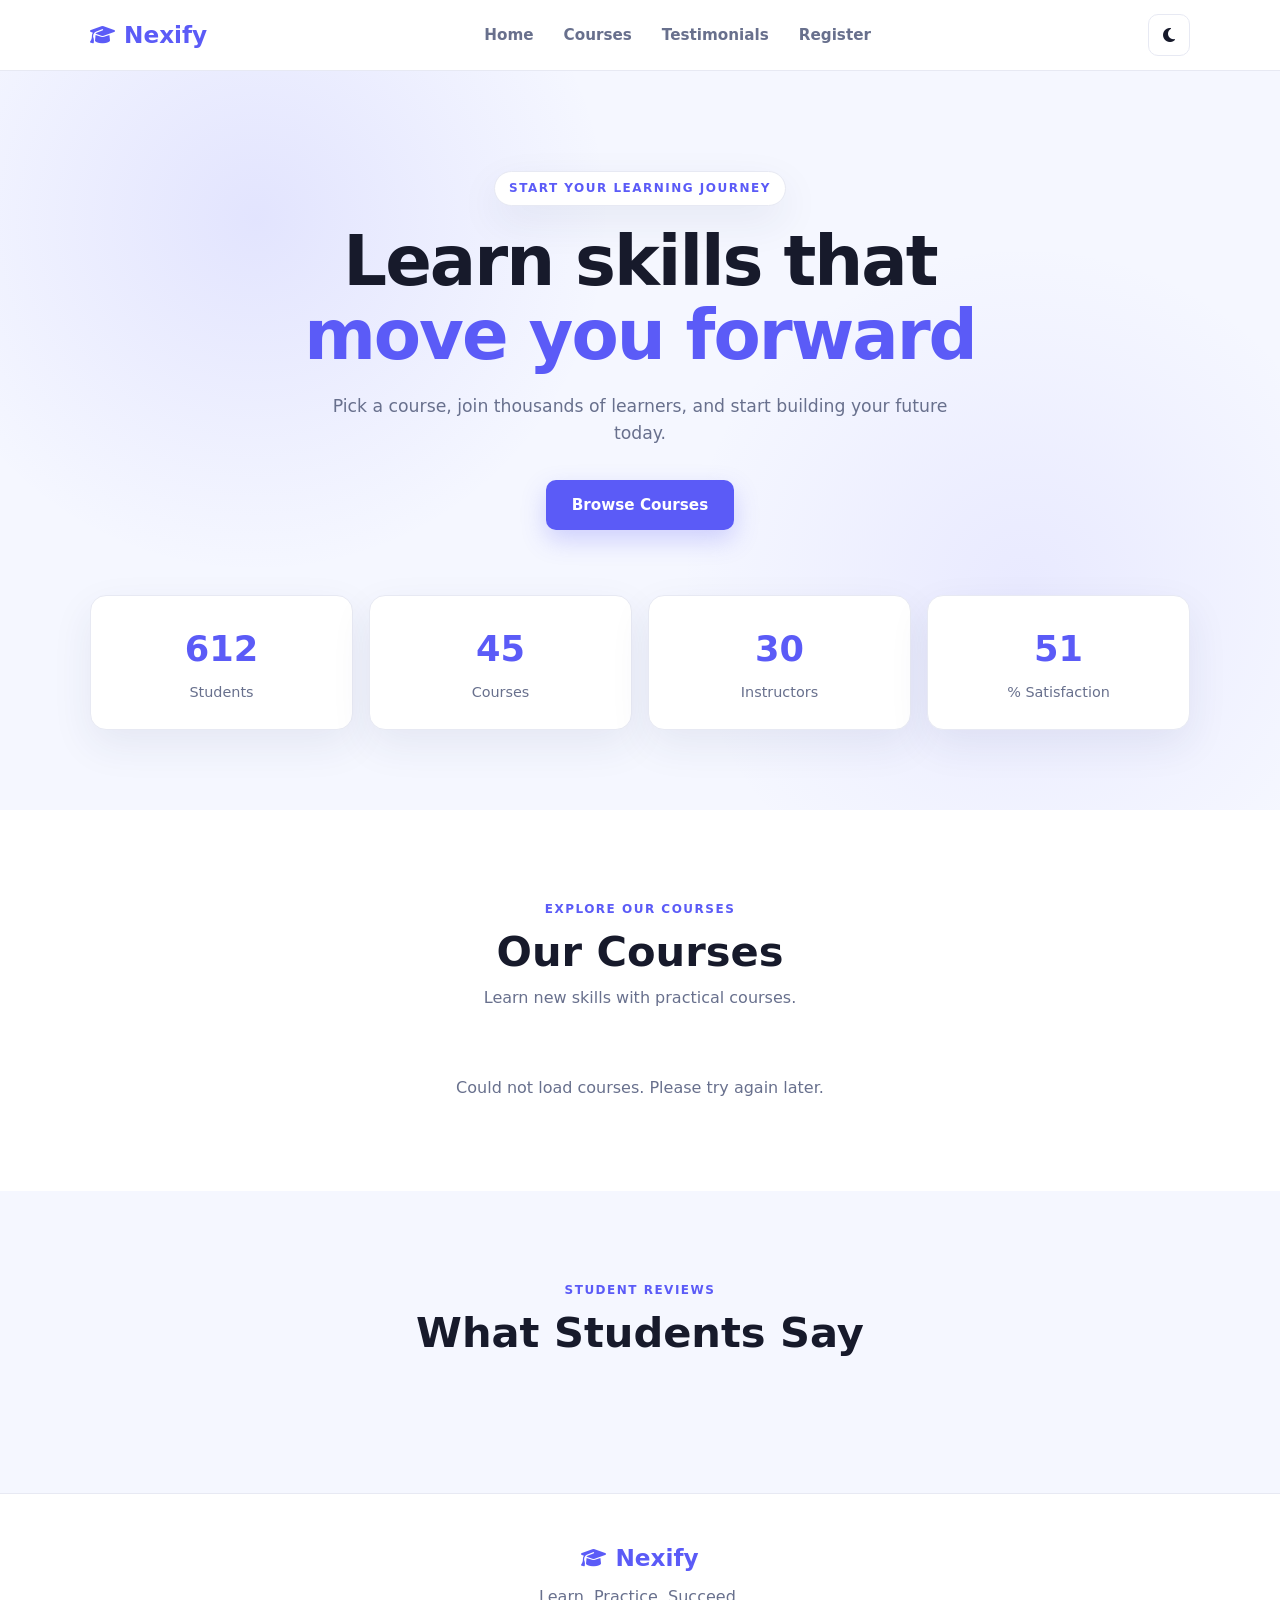
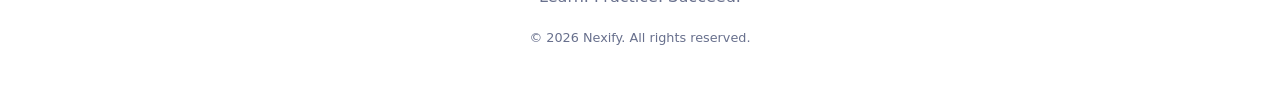
==== index.html @ 7db86cb8 "Add project2 files" ====
<head>
    <meta charset="UTF-8">
    <meta name="viewport" content="width=device-width, initial-scale=1.0">

    <title>Nexify Courses</title>

    <link rel="icon" href="data:,">

    <link rel="stylesheet"
        href="https://cdnjs.cloudflare.com/ajax/libs/font-awesome/6.5.1/css/all.min.css">

    <link rel="stylesheet" href="style.css">
</head>

<body>

    <!-- Header -->
    <header class="header">

        <div class="container header-inner">

            <a href="#home" class="logo">
                <i class="fa-solid fa-graduation-cap"></i>
                Nexify
            </a>

            <nav id="nav" class="nav">

                <a href="#home">Home</a>

                <a href="#courses">Courses</a>

                <a href="#testimonials">Testimonials</a>

                <a href="register.html">Register</a>

            </nav>

            <div class="header-actions">

                <button
                    id="theme-btn"
                    class="icon-btn"
                    aria-label="Toggle theme"
                >
                    <i class="fa-solid fa-moon"></i>
                </button>

                <button
                    id="menu-btn"
                    class="icon-btn menu-btn"
                    aria-label="Toggle menu"
                >
                    <i class="fa-solid fa-bars"></i>
                </button>

            </div>

        </div>

    </header>


    <!-- Hero -->
    <section id="home" class="hero">

        <div class="container">

            <div class="hero-content">

                <p class="hero-subtitle">
                    START YOUR LEARNING JOURNEY
                </p>

                <h1>
                    Learn skills that
                    <span>move you forward</span>
                </h1>

                <p class="hero-description">
                    Pick a course, join thousands of learners,
                    and start building your future today.
                </p>

                <a href="#courses" class="btn">
                    Browse Courses
                </a>

            </div>


            <!-- Counters -->

            <div class="counters">

                <div class="counter-box">

                    <h2
                        class="counter"
                        data-target="1200"
                    >
                        0
                    </h2>

                    <p>Students</p>

                </div>


                <div class="counter-box">

                    <h2
                        class="counter"
                        data-target="45"
                    >
                        0
                    </h2>

                    <p>Courses</p>

                </div>


                <div class="counter-box">

                    <h2
                        class="counter"
                        data-target="30"
                    >
                        0
                    </h2>

                    <p>Instructors</p>

                </div>


                <div class="counter-box">

                    <h2
                        class="counter"
                        data-target="98"
                    >
                        0
                    </h2>

                    <p>% Satisfaction</p>

                </div>

            </div>

        </div>

    </section>


    <!-- Courses -->

    <section id="courses" class="section">

        <div class="container">

            <div class="section-heading">

                <p>EXPLORE OUR COURSES</p>

                <h2 class="section-title">
                    Our Courses
                </h2>

                <span>
                    Learn new skills with practical courses.
                </span>

            </div>


            <div
                id="courses-grid"
                class="grid"
            >
                <!-- Courses will be added by JavaScript -->
            </div>


            <p
                id="courses-status"
                class="status"
            >
                Loading courses...
            </p>

        </div>

    </section>


    <!-- Testimonials -->

    <section
        id="testimonials"
        class="section alt"
    >

        <div class="container">

            <div class="section-heading">

                <p>STUDENT REVIEWS</p>

                <h2 class="section-title">
                    What Students Say
                </h2>

            </div>


            <div
                id="testimonials-grid"
                class="grid"
            >
                <!-- Testimonials will be added by JavaScript -->
            </div>

        </div>

    </section>


    <!-- Footer -->

    <footer class="footer">

        <div class="container">

            <h2 class="logo">
                <i class="fa-solid fa-graduation-cap"></i>
                Nexify
            </h2>

            <p>
                Learn. Practice. Succeed.
            </p>

            <p class="copyright">
                &copy; 2026 Nexify. All rights reserved.
            </p>

        </div>

    </footer>


    <!-- Course Details Modal -->

    <div
        id="modal"
        class="modal"
    >

        <div class="modal-box">

            <button
                id="modal-close"
                class="icon-btn modal-close"
                aria-label="Close"
            >
                <i class="fa-solid fa-xmark"></i>
            </button>


            <div id="modal-content">

                <!-- Specific course data will be added by JavaScript -->

            </div>

        </div>

    </div>


    <!-- Scroll Button -->

    <button
        id="scroll-btn"
        class="scroll-btn"
        aria-label="Back to top"
    >
        <i class="fa-solid fa-arrow-up"></i>
    </button>


    <script src="main.js"></script>

</body>

</html>
---- style.css ----
/* =========================
   Theme
========================= */

:root,
[data-theme="light"] {
    --bg: #ffffff;
    --bg-alt: #f5f7ff;
    --text: #171a2b;
    --muted: #68708d;
    --card: #ffffff;
    --border: #e7e9f3;
    --primary: #5b5bf7;
    --primary-dark: #4545d8;
    --primary-text: #ffffff;
    --success: #20a36a;
    --danger: #e5484d;
    --shadow: 0 15px 40px rgba(40, 45, 100, 0.08);
}

[data-theme="dark"] {
    --bg: #0b0e19;
    --bg-alt: #111526;
    --text: #f4f5ff;
    --muted: #9ba3c2;
    --card: #171c31;
    --border: #292f4b;
    --primary: #7774ff;
    --primary-dark: #625ff0;
    --primary-text: #ffffff;
    --success: #36c98a;
    --danger: #ff6268;
    --shadow: 0 15px 40px rgba(0, 0, 0, 0.3);
}


/* =========================
   Reset
========================= */

* {
    box-sizing: border-box;
    margin: 0;
    padding: 0;
}

html {
    scroll-behavior: smooth;
    scroll-padding-top: 70px;
}

body {
    font-family: "Segoe UI", system-ui, sans-serif;
    background: var(--bg);
    color: var(--text);
    line-height: 1.6;
    transition: background 0.3s, color 0.3s;
}

a {
    color: inherit;
    text-decoration: none;
}

button,
input,
select {
    font: inherit;
}

button {
    cursor: pointer;
}

.container {
    width: min(1100px, 92%);
    margin-inline: auto;
}


/* =========================
   Header
========================= */

.header {
    position: sticky;
    top: 0;
    z-index: 50;

    background: rgba(255, 255, 255, 0.88);
    border-bottom: 1px solid var(--border);

    backdrop-filter: blur(12px);

    transition: 0.3s;
}

[data-theme="dark"] .header {
    background: rgba(11, 14, 25, 0.88);
}

.header-inner {
    height: 70px;

    display: flex;
    align-items: center;
    justify-content: space-between;
}

.logo {
    display: flex;
    align-items: center;
    gap: 9px;

    color: var(--primary);

    font-size: 1.45rem;
    font-weight: 800;
}

.logo i {
    font-size: 1.25rem;
}

.nav {
    display: flex;
    align-items: center;
    gap: 30px;
}

.nav a {
    position: relative;

    color: var(--muted);

    font-size: 0.95rem;
    font-weight: 600;

    transition: color 0.3s;
}

.nav a::after {
    content: "";

    position: absolute;
    left: 0;
    bottom: -8px;

    width: 0;
    height: 2px;

    background: var(--primary);

    transition: width 0.3s;
}

.nav a:hover {
    color: var(--primary);
}

.nav a:hover::after {
    width: 100%;
}

.header-actions {
    display: flex;
    align-items: center;
    gap: 8px;
}

.icon-btn {
    width: 42px;
    height: 42px;

    display: grid;
    place-items: center;

    border: 1px solid var(--border);
    border-radius: 10px;

    background: var(--card);
    color: var(--text);

    transition: 0.3s;
}

.icon-btn:hover {
    border-color: var(--primary);
    color: var(--primary);

    transform: translateY(-2px);
}

.menu-btn {
    display: none;
}


/* =========================
   Hero
========================= */

.hero {
    position: relative;

    padding: 100px 0 80px;

    text-align: center;

    background:
        radial-gradient(
            circle at 20% 20%,
            rgba(91, 91, 247, 0.12),
            transparent 30%
        ),
        radial-gradient(
            circle at 80% 70%,
            rgba(124, 116, 255, 0.10),
            transparent 30%
        ),
        var(--bg-alt);

    overflow: hidden;
}

.hero-content {
    max-width: 760px;
    margin-inline: auto;
}

.hero-subtitle {
    display: inline-block;

    margin-bottom: 18px;
    padding: 7px 14px;

    border: 1px solid var(--border);
    border-radius: 30px;

    background: var(--card);
    color: var(--primary) !important;

    font-size: 0.75rem;
    font-weight: 800;
    letter-spacing: 1.5px;

    box-shadow: var(--shadow);
}

.hero h1 {
    max-width: 800px;
    margin-inline: auto;
    margin-bottom: 20px;

    font-size: clamp(2.5rem, 6vw, 4.3rem);
    line-height: 1.08;
    letter-spacing: -2px;
}

.hero h1 span {
    display: block;
    color: var(--primary);
}

.hero-description {
    max-width: 620px;
    margin: 0 auto 32px;

    color: var(--muted);

    font-size: 1.08rem;
}

.btn {
    display: inline-flex;
    align-items: center;
    justify-content: center;

    padding: 13px 26px;

    border: 0;
    border-radius: 10px;

    background: var(--primary);
    color: var(--primary-text);

    font-size: 0.95rem;
    font-weight: 700;

    box-shadow: 0 10px 25px rgba(91, 91, 247, 0.25);

    transition: 0.3s;
}

.btn:hover {
    background: var(--primary-dark);

    transform: translateY(-3px);

    box-shadow: 0 14px 30px rgba(91, 91, 247, 0.3);
}


/* =========================
   Counters
========================= */

.counters {
    position: relative;
    z-index: 2;

    display: grid;
    grid-template-columns: repeat(4, 1fr);
    gap: 16px;

    margin-top: 65px;
}

.counter-box {
    padding: 25px 15px;

    border: 1px solid var(--border);
    border-radius: 16px;

    background: var(--card);

    box-shadow: var(--shadow);

    transition: 0.3s;
}

.counter-box:hover {
    transform: translateY(-5px);
}

.counter {
    margin-bottom: 3px;

    color: var(--primary);

    font-size: 2.2rem;
    font-weight: 800;
}

.counter-box p {
    color: var(--muted);
    font-size: 0.9rem;
}


/* =========================
   Sections
========================= */

.section {
    padding: 90px 0;
}

.section.alt {
    background: var(--bg-alt);
}

.section-heading {
    margin-bottom: 45px;

    text-align: center;
}

.section-heading > p {
    margin-bottom: 8px;

    color: var(--primary);

    font-size: 0.75rem;
    font-weight: 800;
    letter-spacing: 1.5px;
}

.section-title {
    margin-bottom: 8px;

    font-size: clamp(2rem, 4vw, 2.6rem);
    line-height: 1.2;
}

.section-heading span {
    color: var(--muted);
}


/* =========================
   Grid
========================= */

.grid {
    display: grid;
    grid-template-columns: repeat(3, 1fr);
    gap: 22px;
}

.status {
    margin-top: 20px;

    text-align: center;
    color: var(--muted);
}


/* =========================
   Course Card
========================= */

.card {
    position: relative;

    display: flex;
    flex-direction: column;
    gap: 13px;

    min-height: 260px;

    padding: 28px;

    border: 1px solid var(--border);
    border-radius: 18px;

    background: var(--card);

    box-shadow: var(--shadow);

    overflow: hidden;

    transition: 0.35s;
}

.card::before {
    content: "";

    position: absolute;
    top: 0;
    left: 0;

    width: 100%;
    height: 4px;

    background: var(--primary);

    transform: scaleX(0);
    transform-origin: left;

    transition: 0.35s;
}

.card:hover {
    transform: translateY(-8px);

    border-color: rgba(91, 91, 247, 0.3);

    box-shadow:
        0 20px 45px rgba(40, 45, 100, 0.12);
}

.card:hover::before {
    transform: scaleX(1);
}

.card .card-icon {
    width: 55px;
    height: 55px;

    display: grid;
    place-items: center;

    border-radius: 14px;

    background: rgba(91, 91, 247, 0.1);
    color: var(--primary);

    font-size: 1.5rem;
}

.card h3 {
    font-size: 1.25rem;
}

.card p {
    flex: 1;

    color: var(--muted);

    font-size: 0.95rem;
}

.card .details-btn {
    align-self: flex-start;

    padding: 9px 17px;

    border: 1px solid var(--primary);
    border-radius: 9px;

    background: transparent;
    color: var(--primary);

    font-weight: 700;

    transition: 0.3s;
}

.card .details-btn:hover {
    background: var(--primary);
    color: var(--primary-text);

    transform: translateY(-2px);
}


/* =========================
   Testimonials
========================= */

.testimonial {
    position: relative;

    padding: 28px;

    border: 1px solid var(--border);
    border-radius: 18px;

    background: var(--card);

    box-shadow: var(--shadow);

    transition: 0.3s;
}

.testimonial:hover {
    transform: translateY(-5px);
}

.testimonial .quote-icon {
    margin-bottom: 12px;

    color: var(--primary);

    font-size: 1.5rem;
}

.testimonial > p {
    color: var(--muted);
    font-size: 0.95rem;
}

.testimonial .user {
    display: flex;
    align-items: center;
    gap: 12px;

    margin-top: 22px;
}

.testimonial .user i {
    width: 45px;
    height: 45px;

    display: grid;
    place-items: center;

    border-radius: 50%;

    background: rgba(91, 91, 247, 0.1);
    color: var(--primary);

    font-size: 1.1rem;
}

.testimonial .user strong {
    display: block;
}

.testimonial .user span {
    color: var(--muted);
    font-size: 0.85rem;
}


/* =========================
   Form
========================= */

.form {
    max-width: 560px;

    margin-inline: auto;
    padding: 32px;

    border: 1px solid var(--border);
    border-radius: 18px;

    background: var(--card);

    box-shadow: var(--shadow);
}

.field {
    display: flex;
    flex-direction: column;
    gap: 7px;

    margin-bottom: 18px;
}

.field label {
    font-size: 0.9rem;
    font-weight: 700;
}

.field input,
.field select {
    width: 100%;

    padding: 12px 14px;

    border: 1px solid var(--border);
    border-radius: 10px;

    outline: none;

    background: var(--bg);
    color: var(--text);

    transition: 0.3s;
}

.field input::placeholder {
    color: var(--muted);
}

.field input:focus,
.field select:focus {
    border-color: var(--primary);

    box-shadow: 0 0 0 3px rgba(91, 91, 247, 0.12);
}

.field.invalid input,
.field.invalid select {
    border-color: var(--danger);
}

.field.valid input,
.field.valid select {
    border-color: var(--success);
}

.error {
    min-height: 18px;

    color: var(--danger);

    font-size: 0.8rem;
}

.success {
    margin-top: 14px;

    color: var(--success);

    font-weight: 700;
}


/* =========================
   Footer
========================= */

.footer {
    padding: 45px 0;

    text-align: center;

    border-top: 1px solid var(--border);

    background: var(--bg);
}

.footer .logo {
    justify-content: center;

    margin-bottom: 8px;
}

.footer p {
    color: var(--muted);
}

.footer .copyright {
    margin-top: 18px;

    font-size: 0.8rem;
}


/* =========================
   Modal
========================= */

.modal {
    position: fixed;
    inset: 0;
    z-index: 100;

    display: none;
    align-items: center;
    justify-content: center;

    padding: 20px;

    background: rgba(0, 0, 0, 0.65);

    backdrop-filter: blur(5px);
}

.modal.open {
    display: flex;
}

.modal-box {
    position: relative;

    width: min(500px, 100%);

    max-height: 85vh;
    overflow-y: auto;

    padding: 35px;

    border: 1px solid var(--border);
    border-radius: 20px;

    background: var(--card);

    box-shadow: 0 25px 70px rgba(0, 0, 0, 0.25);

    animation: modalShow 0.25s ease;
}

@keyframes modalShow {
    from {
        opacity: 0;
        transform: translateY(20px) scale(0.96);
    }

    to {
        opacity: 1;
        transform: translateY(0) scale(1);
    }
}

.modal-close {
    position: absolute;

    top: 14px;
    right: 14px;
}

.modal-box .big-icon {
    margin-bottom: 15px;

    color: var(--primary);

    font-size: 3rem;
}

.modal-box h2 {
    margin-bottom: 10px;
}

.modal-box p {
    margin: 10px 0 20px;

    color: var(--muted);
}


/* =========================
   Scroll Button
========================= */

.scroll-btn {
    position: fixed;

    right: 22px;
    bottom: 22px;

    width: 48px;
    height: 48px;

    z-index: 40;

    display: grid;
    place-items: center;

    border: 0;
    border-radius: 50%;

    background: var(--primary);
    color: var(--primary-text);

    font-size: 1rem;

    box-shadow: var(--shadow);

    opacity: 0;
    visibility: hidden;

    transform: translateY(15px);

    transition:
        opacity 0.3s,
        visibility 0.3s,
        transform 0.3s;
}

.scroll-btn.show {
    opacity: 1;
    visibility: visible;

    transform: translateY(0);
}

.scroll-btn:hover {
    background: var(--primary-dark);

    transform: translateY(-3px);
}


/* =========================
   Responsive
========================= */

@media (max-width: 900px) {

    .grid {
        grid-template-columns: repeat(2, 1fr);
    }

    .counters {
        grid-template-columns: repeat(2, 1fr);
    }

    .hero {
        padding: 80px 0 70px;
    }
}


@media (max-width: 700px) {

    .header-inner {
        height: 64px;
    }

    .menu-btn {
        display: grid;
    }

    .nav {
        position: absolute;

        top: 64px;
        left: 0;
        right: 0;

        display: flex;
        flex-direction: column;
        align-items: stretch;

        gap: 0;

        max-height: 0;
        overflow: hidden;

        background: var(--bg);

        border-bottom: 1px solid var(--border);

        transition: max-height 0.3s ease;
    }

    .nav.open {
        max-height: 300px;
    }

    .nav a {
        padding: 15px 4%;

        border-bottom: 1px solid var(--border);
    }

    .nav a::after {
        display: none;
    }

    .hero {
        padding: 70px 0 60px;
    }

    .hero h1 {
        font-size: 2.6rem;
        letter-spacing: -1px;
    }

    .hero-description {
        font-size: 1rem;
    }

    .grid {
        grid-template-columns: 1fr;
    }

    .section {
        padding: 70px 0;
    }

    .form {
        padding: 24px;
    }
}


@media (max-width: 480px) {

    .logo {
        font-size: 1.25rem;
    }

    .header-actions {
        gap: 5px;
    }

    .icon-btn {
        width: 38px;
        height: 38px;
    }

    .hero h1 {
        font-size: 2.2rem;
    }

    .counters {
        gap: 10px;
    }

    .counter-box {
        padding: 20px 8px;
    }

    .counter {
        font-size: 1.8rem;
    }

    .counter-box p {
        font-size: 0.8rem;
    }

    .section-title {
        font-size: 1.9rem;
    }

    .modal-box {
        padding: 28px 20px;
    }
}
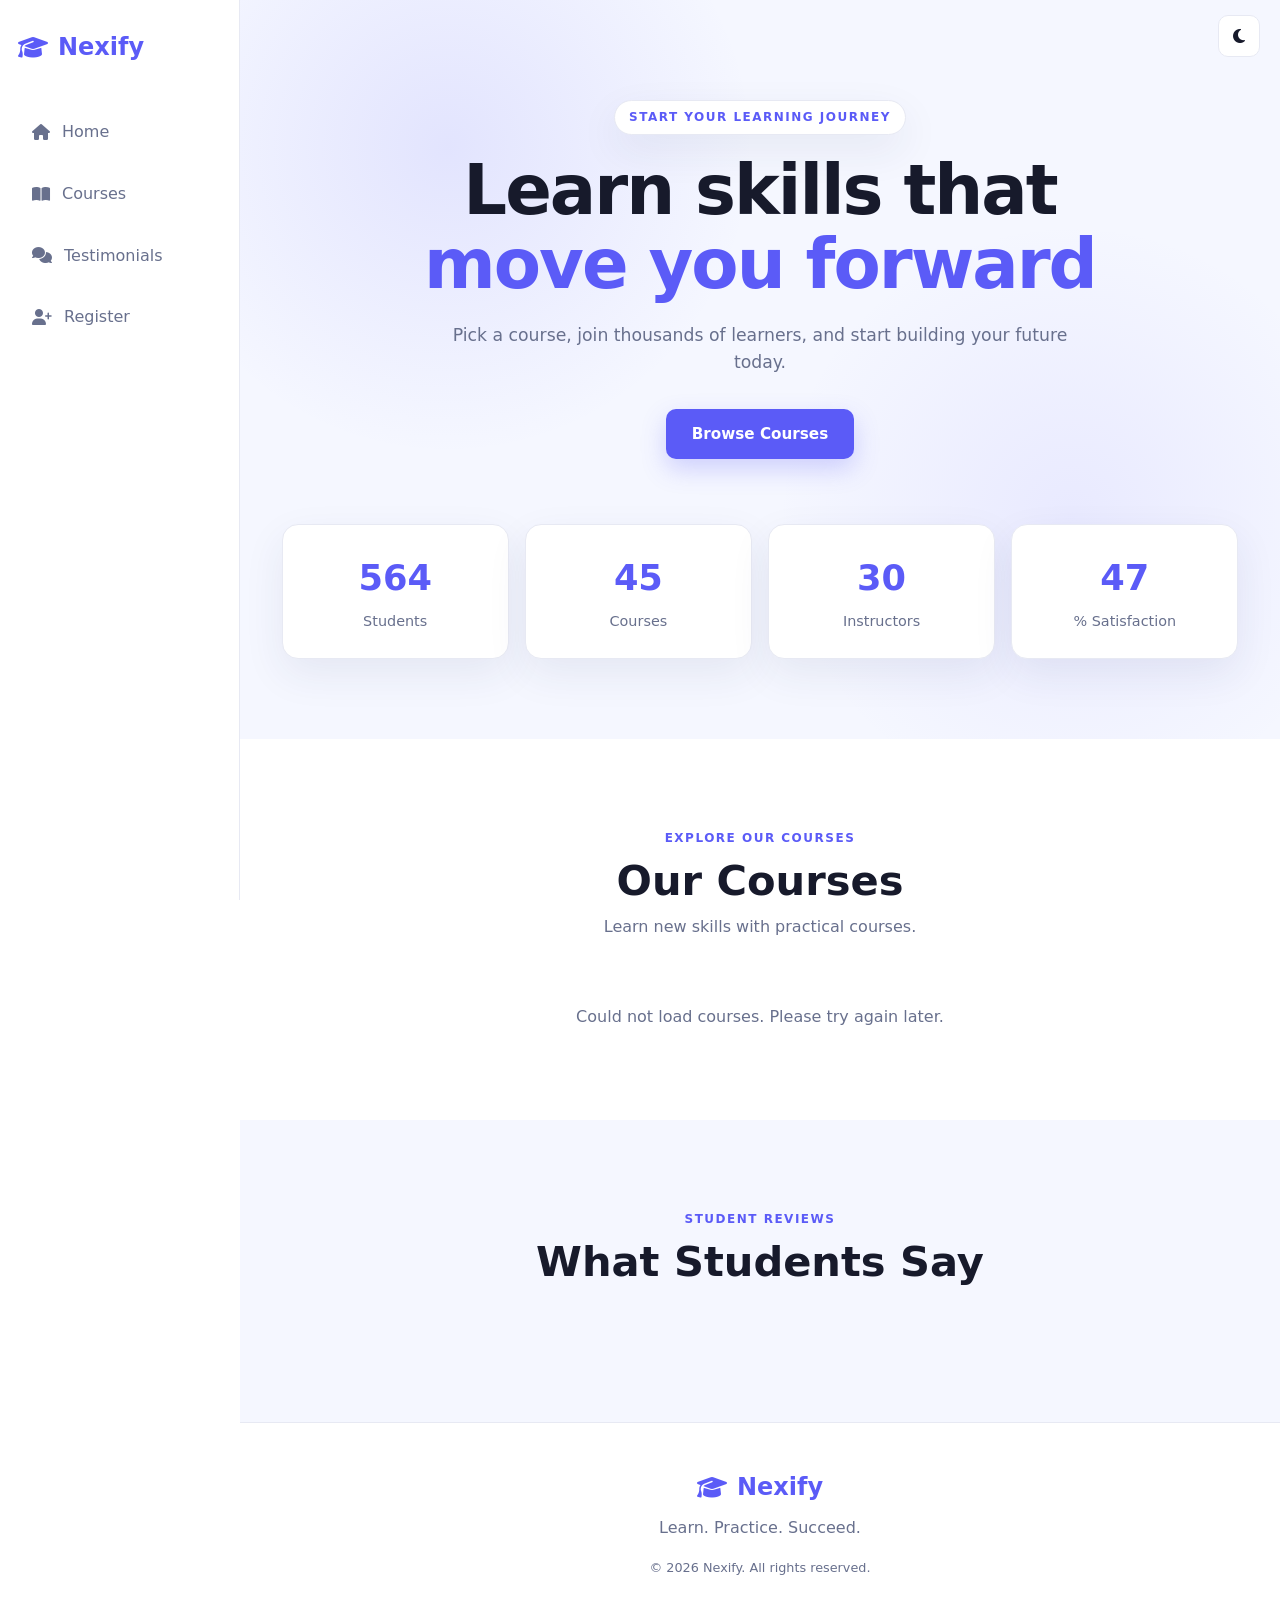
==== commit 72152dcd: "Update Nxify website" ====
--- a/index.html
+++ b/index.html
@@ -1,299 +1,200 @@
-<head>
-    <meta charset="UTF-8">
-    <meta name="viewport" content="width=device-width, initial-scale=1.0">
+<!doctype html>
+<html lang="en">
+  <head>
+    <meta charset="UTF-8" />
+    <meta name="viewport" content="width=device-width, initial-scale=1.0" />
 
     <title>Nexify Courses</title>
 
-    <link rel="icon" href="data:,">
-
-    <link rel="stylesheet"
-        href="https://cdnjs.cloudflare.com/ajax/libs/font-awesome/6.5.1/css/all.min.css">
-
-    <link rel="stylesheet" href="style.css">
-</head>
-
-<body>
-
+    <meta
+      name="description"
+      content="Learn web development with Nexify. Explore courses, improve your programming skills, and start your journey toward becoming a full-stack developer."
+    />
+    <link rel="icon" href="Nexify.png" />
+
+    <link
+      rel="stylesheet"
+      href="https://cdnjs.cloudflare.com/ajax/libs/font-awesome/6.5.1/css/all.min.css"
+    />
+
+    <link rel="stylesheet" href="style.css" />
+  </head>
+
+  <body>
     <!-- Header -->
     <header class="header">
-
-        <div class="container header-inner">
-
-            <a href="#home" class="logo">
-                <i class="fa-solid fa-graduation-cap"></i>
-                Nexify
-            </a>
-
-            <nav id="nav" class="nav">
-
-                <a href="#home">Home</a>
-
-                <a href="#courses">Courses</a>
-
-                <a href="#testimonials">Testimonials</a>
-
-                <a href="register.html">Register</a>
-
-            </nav>
-
-            <div class="header-actions">
-
-                <button
-                    id="theme-btn"
-                    class="icon-btn"
-                    aria-label="Toggle theme"
-                >
-                    <i class="fa-solid fa-moon"></i>
-                </button>
-
-                <button
-                    id="menu-btn"
-                    class="icon-btn menu-btn"
-                    aria-label="Toggle menu"
-                >
-                    <i class="fa-solid fa-bars"></i>
-                </button>
-
-            </div>
-
-        </div>
-
+      <div class="sidebar">
+        <p class="logo">
+          <i class="fa-solid fa-graduation-cap"></i>
+          Nexify
+        </p>
+
+        <nav id="nav" class="nav">
+          <a href="#home">
+            <i class="fa-solid fa-house"></i>
+            Home
+          </a>
+
+          <a href="#courses">
+            <i class="fa-solid fa-book-open"></i>
+            Courses
+          </a>
+
+          <a href="#testimonials">
+            <i class="fa-solid fa-comments"></i>
+            Testimonials
+          </a>
+
+          <a href="register.html">
+            <i class="fa-solid fa-user-plus"></i>
+            Register
+          </a>
+        </nav>
+      </div>
+
+      <div class="top-actions">
+        <button id="theme-btn" class="icon-btn" aria-label="Toggle theme">
+          <i class="fa-solid fa-moon"></i>
+        </button>
+
+        <button
+          id="menu-btn"
+          class="icon-btn menu-btn"
+          aria-label="Toggle menu"
+          aria-expanded="false"
+        >
+          <i class="fa-solid fa-bars"></i>
+        </button>
+      </div>
     </header>
 
+    <main>
 
     <!-- Hero -->
     <section id="home" class="hero">
-
-        <div class="container">
-
-            <div class="hero-content">
-
-                <p class="hero-subtitle">
-                    START YOUR LEARNING JOURNEY
-                </p>
-
-                <h1>
-                    Learn skills that
-                    <span>move you forward</span>
-                </h1>
-
-                <p class="hero-description">
-                    Pick a course, join thousands of learners,
-                    and start building your future today.
-                </p>
-
-                <a href="#courses" class="btn">
-                    Browse Courses
-                </a>
-
-            </div>
-
-
-            <!-- Counters -->
-
-            <div class="counters">
-
-                <div class="counter-box">
-
-                    <h2
-                        class="counter"
-                        data-target="1200"
-                    >
-                        0
-                    </h2>
-
-                    <p>Students</p>
-
-                </div>
-
-
-                <div class="counter-box">
-
-                    <h2
-                        class="counter"
-                        data-target="45"
-                    >
-                        0
-                    </h2>
-
-                    <p>Courses</p>
-
-                </div>
-
-
-                <div class="counter-box">
-
-                    <h2
-                        class="counter"
-                        data-target="30"
-                    >
-                        0
-                    </h2>
-
-                    <p>Instructors</p>
-
-                </div>
-
-
-                <div class="counter-box">
-
-                    <h2
-                        class="counter"
-                        data-target="98"
-                    >
-                        0
-                    </h2>
-
-                    <p>% Satisfaction</p>
-
-                </div>
-
-            </div>
-
-        </div>
-
+      <div class="container">
+        <div class="hero-content">
+          <p class="hero-subtitle">START YOUR LEARNING JOURNEY</p>
+
+          <h1>
+            Learn skills that
+            <span>move you forward</span>
+          </h1>
+
+          <p class="hero-description">
+            Pick a course, join thousands of learners, and start building your
+            future today.
+          </p>
+
+          <a href="#courses" class="btn"> Browse Courses </a>
+        </div>
+
+        <!-- Counters -->
+
+        <div class="counters">
+          <div class="counter-box">
+            <h2 class="counter" data-target="1200">0</h2>
+
+            <p>Students</p>
+          </div>
+
+          <div class="counter-box">
+            <h2 class="counter" data-target="45">0</h2>
+
+            <p>Courses</p>
+          </div>
+
+          <div class="counter-box">
+            <h2 class="counter" data-target="30">0</h2>
+
+            <p>Instructors</p>
+          </div>
+
+          <div class="counter-box">
+            <h2 class="counter" data-target="98">0</h2>
+
+            <p>% Satisfaction</p>
+          </div>
+        </div>
+      </div>
     </section>
 
-
     <!-- Courses -->
 
     <section id="courses" class="section">
-
-        <div class="container">
-
-            <div class="section-heading">
-
-                <p>EXPLORE OUR COURSES</p>
-
-                <h2 class="section-title">
-                    Our Courses
-                </h2>
-
-                <span>
-                    Learn new skills with practical courses.
-                </span>
-
-            </div>
-
-
-            <div
-                id="courses-grid"
-                class="grid"
-            >
-                <!-- Courses will be added by JavaScript -->
-            </div>
-
-
-            <p
-                id="courses-status"
-                class="status"
-            >
-                Loading courses...
-            </p>
-
-        </div>
-
+      <div class="container">
+        <div class="section-heading">
+          <p>EXPLORE OUR COURSES</p>
+
+          <h2 class="section-title">Our Courses</h2>
+
+          <span> Learn new skills with practical courses. </span>
+        </div>
+
+        <div id="courses-grid" class="grid">
+          <!-- Courses will be added by JavaScript -->
+        </div>
+
+        <p id="courses-status" class="status">Loading courses...</p>
+      </div>
     </section>
 
-
     <!-- Testimonials -->
 
-    <section
-        id="testimonials"
-        class="section alt"
-    >
-
-        <div class="container">
-
-            <div class="section-heading">
-
-                <p>STUDENT REVIEWS</p>
-
-                <h2 class="section-title">
-                    What Students Say
-                </h2>
-
-            </div>
-
-
-            <div
-                id="testimonials-grid"
-                class="grid"
-            >
-                <!-- Testimonials will be added by JavaScript -->
-            </div>
-
-        </div>
-
+    <section id="testimonials" class="section alt">
+      <div class="container">
+        <div class="section-heading">
+          <p>STUDENT REVIEWS</p>
+
+          <h2 class="section-title">What Students Say</h2>
+        </div>
+
+        <div id="testimonials-grid" class="grid">
+          <!-- Testimonials will be added by JavaScript -->
+        </div>
+      </div>
     </section>
 
-
     <!-- Footer -->
 
     <footer class="footer">
-
-        <div class="container">
-
-            <h2 class="logo">
-                <i class="fa-solid fa-graduation-cap"></i>
-                Nexify
-            </h2>
-
-            <p>
-                Learn. Practice. Succeed.
-            </p>
-
-            <p class="copyright">
-                &copy; 2026 Nexify. All rights reserved.
-            </p>
-
-        </div>
-
+      <div class="container">
+        <h2 class="logo">
+          <i class="fa-solid fa-graduation-cap"></i>
+          Nexify
+        </h2>
+
+        <p>Learn. Practice. Succeed.</p>
+
+        <p class="copyright">&copy; 2026 Nexify. All rights reserved.</p>
+      </div>
     </footer>
-
+    </main>
 
     <!-- Course Details Modal -->
 
-    <div
-        id="modal"
-        class="modal"
-    >
-
-        <div class="modal-box">
-
-            <button
-                id="modal-close"
-                class="icon-btn modal-close"
-                aria-label="Close"
-            >
-                <i class="fa-solid fa-xmark"></i>
-            </button>
-
-
-            <div id="modal-content">
-
-                <!-- Specific course data will be added by JavaScript -->
-
-            </div>
-
-        </div>
-
+    <div id="modal" class="modal">
+      <div class="modal-box">
+        <button
+          id="modal-close"
+          class="icon-btn modal-close"
+          aria-label="Close"
+        >
+          <i class="fa-solid fa-xmark"></i>
+        </button>
+
+        <div id="modal-content">
+          <!-- Specific course data will be added by JavaScript -->
+        </div>
+      </div>
     </div>
 
-
     <!-- Scroll Button -->
 
-    <button
-        id="scroll-btn"
-        class="scroll-btn"
-        aria-label="Back to top"
-    >
-        <i class="fa-solid fa-arrow-up"></i>
+    <button id="scroll-btn" class="scroll-btn" aria-label="Back to top">
+      <i class="fa-solid fa-arrow-up"></i>
     </button>
 
-
     <script src="main.js"></script>
-
-</body>
-
-</html>+  </body>
+</html>
--- a/style.css
+++ b/style.css
@@ -1,7 +1,3 @@
-/* =========================
-   Theme
-========================= */
-
 :root,
 [data-theme="light"] {
     --bg: #ffffff;
@@ -33,10 +29,7 @@
     --shadow: 0 15px 40px rgba(0, 0, 0, 0.3);
 }
 
-
-/* =========================
-   Reset
-========================= */
+/* Reset CSS */
 
 * {
     box-sizing: border-box;
@@ -46,10 +39,11 @@
 
 html {
     scroll-behavior: smooth;
-    scroll-padding-top: 70px;
+    scroll-padding-top: 25px;
 }
 
 body {
+    margin-left: 240px;
     font-family: "Segoe UI", system-ui, sans-serif;
     background: var(--bg);
     color: var(--text);
@@ -77,92 +71,75 @@
     margin-inline: auto;
 }
 
-
-/* =========================
-   Header
-========================= */
+/* Sidebar */
 
 .header {
-    position: sticky;
+    position: fixed;
     top: 0;
+    left: 0;
+    width: 240px;
+    height: 100vh;
+    height: 100dvh;
     z-index: 50;
-
-    background: rgba(255, 255, 255, 0.88);
-    border-bottom: 1px solid var(--border);
-
-    backdrop-filter: blur(12px);
-
-    transition: 0.3s;
-}
-
-[data-theme="dark"] .header {
-    background: rgba(11, 14, 25, 0.88);
-}
-
-.header-inner {
-    height: 70px;
-
+    background: var(--bg);
+    border-right: 1px solid var(--border);
+    transition: background 0.3s;
+}
+
+.sidebar {
     display: flex;
-    align-items: center;
-    justify-content: space-between;
+    flex-direction: column;
+    height: 100%;
+    padding: 28px 18px;
 }
 
 .logo {
     display: flex;
     align-items: center;
-    gap: 9px;
-
-    color: var(--primary);
-
-    font-size: 1.45rem;
+    gap: 10px;
+    margin-bottom: 40px;
+    font-size: 1.5rem;
     font-weight: 800;
-}
-
-.logo i {
-    font-size: 1.25rem;
+    color: var(--primary);
+    flex-shrink: 0;
 }
 
 .nav {
     display: flex;
+    flex-direction: column;
+    gap: 10px;
+}
+
+.nav a {
+    display: flex;
     align-items: center;
-    gap: 30px;
-}
-
-.nav a {
-    position: relative;
-
-    color: var(--muted);
-
-    font-size: 0.95rem;
-    font-weight: 600;
-
-    transition: color 0.3s;
+    gap: 12px;
+    padding: 13px 14px;
+    border-radius: 10px;
+    color: var(--muted);
+    transition:
+        background-color 0.3s ease,
+        color 0.3s ease,
+        transform 0.3s ease;
+}
+
+.nav a:hover {
+    color: var(--primary);
+    background: var(--bg-alt);
+    transform: translateX(5px);
 }
 
 .nav a::after {
-    content: "";
-
-    position: absolute;
-    left: 0;
-    bottom: -8px;
-
-    width: 0;
-    height: 2px;
-
-    background: var(--primary);
-
-    transition: width 0.3s;
-}
-
-.nav a:hover {
-    color: var(--primary);
-}
-
-.nav a:hover::after {
-    width: 100%;
-}
-
-.header-actions {
+    display: none;
+}
+
+/* Top Actions */
+
+.top-actions {
+    position: fixed;
+    top: 15px;
+    right: 20px;
+    z-index: 100;
     display: flex;
     align-items: center;
     gap: 8px;
@@ -171,23 +148,18 @@
 .icon-btn {
     width: 42px;
     height: 42px;
-
     display: grid;
     place-items: center;
-
     border: 1px solid var(--border);
     border-radius: 10px;
-
     background: var(--card);
     color: var(--text);
-
     transition: 0.3s;
 }
 
 .icon-btn:hover {
     border-color: var(--primary);
     color: var(--primary);
-
     transform: translateY(-2px);
 }
 
@@ -195,31 +167,20 @@
     display: none;
 }
 
-
-/* =========================
-   Hero
-========================= */
+/* Hero */
 
 .hero {
     position: relative;
-
     padding: 100px 0 80px;
-
     text-align: center;
-
     background:
-        radial-gradient(
-            circle at 20% 20%,
+        radial-gradient(circle at 20% 20%,
             rgba(91, 91, 247, 0.12),
-            transparent 30%
-        ),
-        radial-gradient(
-            circle at 80% 70%,
+            transparent 30%),
+        radial-gradient(circle at 80% 70%,
             rgba(124, 116, 255, 0.10),
-            transparent 30%
-        ),
+            transparent 30%),
         var(--bg-alt);
-
     overflow: hidden;
 }
 
@@ -230,20 +191,15 @@
 
 .hero-subtitle {
     display: inline-block;
-
     margin-bottom: 18px;
     padding: 7px 14px;
-
     border: 1px solid var(--border);
     border-radius: 30px;
-
     background: var(--card);
     color: var(--primary) !important;
-
     font-size: 0.75rem;
     font-weight: 800;
     letter-spacing: 1.5px;
-
     box-shadow: var(--shadow);
 }
 
@@ -251,7 +207,6 @@
     max-width: 800px;
     margin-inline: auto;
     margin-bottom: 20px;
-
     font-size: clamp(2.5rem, 6vw, 4.3rem);
     line-height: 1.08;
     letter-spacing: -2px;
@@ -265,9 +220,7 @@
 .hero-description {
     max-width: 620px;
     margin: 0 auto 32px;
-
-    color: var(--muted);
-
+    color: var(--muted);
     font-size: 1.08rem;
 }
 
@@ -275,57 +228,40 @@
     display: inline-flex;
     align-items: center;
     justify-content: center;
-
     padding: 13px 26px;
-
     border: 0;
     border-radius: 10px;
-
     background: var(--primary);
     color: var(--primary-text);
-
     font-size: 0.95rem;
     font-weight: 700;
-
     box-shadow: 0 10px 25px rgba(91, 91, 247, 0.25);
-
     transition: 0.3s;
 }
 
 .btn:hover {
     background: var(--primary-dark);
-
     transform: translateY(-3px);
-
     box-shadow: 0 14px 30px rgba(91, 91, 247, 0.3);
 }
 
-
-/* =========================
-   Counters
-========================= */
+/* Counters */
 
 .counters {
     position: relative;
     z-index: 2;
-
     display: grid;
     grid-template-columns: repeat(4, 1fr);
     gap: 16px;
-
     margin-top: 65px;
 }
 
 .counter-box {
     padding: 25px 15px;
-
     border: 1px solid var(--border);
     border-radius: 16px;
-
     background: var(--card);
-
     box-shadow: var(--shadow);
-
     transition: 0.3s;
 }
 
@@ -335,9 +271,7 @@
 
 .counter {
     margin-bottom: 3px;
-
-    color: var(--primary);
-
+    color: var(--primary);
     font-size: 2.2rem;
     font-weight: 800;
 }
@@ -347,10 +281,7 @@
     font-size: 0.9rem;
 }
 
-
-/* =========================
-   Sections
-========================= */
+/* Sections */
 
 .section {
     padding: 90px 0;
@@ -362,15 +293,12 @@
 
 .section-heading {
     margin-bottom: 45px;
-
     text-align: center;
 }
 
-.section-heading > p {
+.section-heading>p {
     margin-bottom: 8px;
-
-    color: var(--primary);
-
+    color: var(--primary);
     font-size: 0.75rem;
     font-weight: 800;
     letter-spacing: 1.5px;
@@ -378,7 +306,6 @@
 
 .section-title {
     margin-bottom: 8px;
-
     font-size: clamp(2rem, 4vw, 2.6rem);
     line-height: 1.2;
 }
@@ -387,10 +314,7 @@
     color: var(--muted);
 }
 
-
-/* =========================
-   Grid
-========================= */
+/* Grid */
 
 .grid {
     display: grid;
@@ -400,64 +324,44 @@
 
 .status {
     margin-top: 20px;
-
     text-align: center;
     color: var(--muted);
 }
 
-
-/* =========================
-   Course Card
-========================= */
+/* Course Cards */
 
 .card {
     position: relative;
-
     display: flex;
     flex-direction: column;
     gap: 13px;
-
     min-height: 260px;
-
     padding: 28px;
-
     border: 1px solid var(--border);
     border-radius: 18px;
-
     background: var(--card);
-
     box-shadow: var(--shadow);
-
     overflow: hidden;
-
     transition: 0.35s;
 }
 
 .card::before {
     content: "";
-
     position: absolute;
     top: 0;
     left: 0;
-
     width: 100%;
     height: 4px;
-
     background: var(--primary);
-
     transform: scaleX(0);
     transform-origin: left;
-
     transition: 0.35s;
 }
 
 .card:hover {
     transform: translateY(-8px);
-
     border-color: rgba(91, 91, 247, 0.3);
-
-    box-shadow:
-        0 20px 45px rgba(40, 45, 100, 0.12);
+    box-shadow: 0 20px 45px rgba(40, 45, 100, 0.12);
 }
 
 .card:hover::before {
@@ -467,15 +371,11 @@
 .card .card-icon {
     width: 55px;
     height: 55px;
-
     display: grid;
     place-items: center;
-
     border-radius: 14px;
-
     background: rgba(91, 91, 247, 0.1);
     color: var(--primary);
-
     font-size: 1.5rem;
 }
 
@@ -485,52 +385,36 @@
 
 .card p {
     flex: 1;
-
-    color: var(--muted);
-
+    color: var(--muted);
     font-size: 0.95rem;
 }
 
 .card .details-btn {
     align-self: flex-start;
-
     padding: 9px 17px;
-
     border: 1px solid var(--primary);
     border-radius: 9px;
-
     background: transparent;
     color: var(--primary);
-
     font-weight: 700;
-
     transition: 0.3s;
 }
 
 .card .details-btn:hover {
     background: var(--primary);
     color: var(--primary-text);
-
     transform: translateY(-2px);
 }
 
-
-/* =========================
-   Testimonials
-========================= */
+/* Testimonials */
 
 .testimonial {
     position: relative;
-
     padding: 28px;
-
     border: 1px solid var(--border);
     border-radius: 18px;
-
     background: var(--card);
-
     box-shadow: var(--shadow);
-
     transition: 0.3s;
 }
 
@@ -540,13 +424,11 @@
 
 .testimonial .quote-icon {
     margin-bottom: 12px;
-
-    color: var(--primary);
-
+    color: var(--primary);
     font-size: 1.5rem;
 }
 
-.testimonial > p {
+.testimonial>p {
     color: var(--muted);
     font-size: 0.95rem;
 }
@@ -555,22 +437,17 @@
     display: flex;
     align-items: center;
     gap: 12px;
-
     margin-top: 22px;
 }
 
 .testimonial .user i {
     width: 45px;
     height: 45px;
-
     display: grid;
     place-items: center;
-
     border-radius: 50%;
-
     background: rgba(91, 91, 247, 0.1);
     color: var(--primary);
-
     font-size: 1.1rem;
 }
 
@@ -583,22 +460,15 @@
     font-size: 0.85rem;
 }
 
-
-/* =========================
-   Form
-========================= */
+/* Form */
 
 .form {
     max-width: 560px;
-
     margin-inline: auto;
     padding: 32px;
-
     border: 1px solid var(--border);
     border-radius: 18px;
-
     background: var(--card);
-
     box-shadow: var(--shadow);
 }
 
@@ -606,7 +476,6 @@
     display: flex;
     flex-direction: column;
     gap: 7px;
-
     margin-bottom: 18px;
 }
 
@@ -618,17 +487,12 @@
 .field input,
 .field select {
     width: 100%;
-
     padding: 12px 14px;
-
     border: 1px solid var(--border);
     border-radius: 10px;
-
     outline: none;
-
     background: var(--bg);
     color: var(--text);
-
     transition: 0.3s;
 }
 
@@ -639,7 +503,6 @@
 .field input:focus,
 .field select:focus {
     border-color: var(--primary);
-
     box-shadow: 0 0 0 3px rgba(91, 91, 247, 0.12);
 }
 
@@ -655,38 +518,27 @@
 
 .error {
     min-height: 18px;
-
     color: var(--danger);
-
     font-size: 0.8rem;
 }
 
 .success {
     margin-top: 14px;
-
     color: var(--success);
-
     font-weight: 700;
 }
 
-
-/* =========================
-   Footer
-========================= */
+/* Footer */
 
 .footer {
     padding: 45px 0;
-
     text-align: center;
-
     border-top: 1px solid var(--border);
-
     background: var(--bg);
 }
 
 .footer .logo {
     justify-content: center;
-
     margin-bottom: 8px;
 }
 
@@ -696,28 +548,20 @@
 
 .footer .copyright {
     margin-top: 18px;
-
     font-size: 0.8rem;
 }
 
-
-/* =========================
-   Modal
-========================= */
+/* Modal */
 
 .modal {
     position: fixed;
     inset: 0;
     z-index: 100;
-
     display: none;
     align-items: center;
     justify-content: center;
-
     padding: 20px;
-
     background: rgba(0, 0, 0, 0.65);
-
     backdrop-filter: blur(5px);
 }
 
@@ -727,21 +571,14 @@
 
 .modal-box {
     position: relative;
-
     width: min(500px, 100%);
-
     max-height: 85vh;
     overflow-y: auto;
-
     padding: 35px;
-
     border: 1px solid var(--border);
     border-radius: 20px;
-
     background: var(--card);
-
     box-shadow: 0 25px 70px rgba(0, 0, 0, 0.25);
-
     animation: modalShow 0.25s ease;
 }
 
@@ -759,16 +596,13 @@
 
 .modal-close {
     position: absolute;
-
     top: 14px;
     right: 14px;
 }
 
 .modal-box .big-icon {
     margin-bottom: 15px;
-
-    color: var(--primary);
-
+    color: var(--primary);
     font-size: 3rem;
 }
 
@@ -778,70 +612,46 @@
 
 .modal-box p {
     margin: 10px 0 20px;
-
-    color: var(--muted);
-}
-
-
-/* =========================
-   Scroll Button
-========================= */
+    color: var(--muted);
+}
+
+/* Scroll Button */
 
 .scroll-btn {
     position: fixed;
-
     right: 22px;
     bottom: 22px;
-
     width: 48px;
     height: 48px;
-
     z-index: 40;
-
     display: grid;
     place-items: center;
-
     border: 0;
     border-radius: 50%;
-
     background: var(--primary);
     color: var(--primary-text);
-
     font-size: 1rem;
-
     box-shadow: var(--shadow);
-
     opacity: 0;
     visibility: hidden;
-
     transform: translateY(15px);
-
-    transition:
-        opacity 0.3s,
-        visibility 0.3s,
-        transform 0.3s;
+    transition: opacity 0.3s, visibility 0.3s, transform 0.3s;
 }
 
 .scroll-btn.show {
     opacity: 1;
     visibility: visible;
-
     transform: translateY(0);
 }
 
 .scroll-btn:hover {
     background: var(--primary-dark);
-
     transform: translateY(-3px);
 }
 
-
-/* =========================
-   Responsive
-========================= */
+/* Tablet */
 
 @media (max-width: 900px) {
-
     .grid {
         grid-template-columns: repeat(2, 1fr);
     }
@@ -855,65 +665,134 @@
     }
 }
 
+/* Mobile Sidebar */
+
+
 
 @media (max-width: 700px) {
 
-    .header-inner {
-        height: 64px;
-    }
+    body {
+        margin-left: 0;
+    }
+
+    .header {
+        position: static;
+        width: 0;
+        height: 0;
+        overflow: visible;
+        padding: 0;
+    }
+
+    .sidebar {
+        position: static;
+        width: 0;
+        height: 0;
+        padding: 0;
+    }
+
+    .sidebar .logo {
+        display: none;
+    }
+
+    /* Hamburger Menu */
 
     .menu-btn {
-        display: grid;
-    }
+        position: fixed;
+        top: 12px;
+        left: 12px;
+        z-index: 102;
+        display: flex;
+        align-items: center;
+        justify-content: center;
+        width: 40px;
+        height: 40px;
+    }
+
+    /* Theme Button */
+
+    .top-actions {
+        position: fixed;
+        top: 12px;
+        right: 12px;
+        left: auto;
+        z-index: 102;
+        display: flex;
+        align-items: center;
+        gap: 10px;
+    }
+
+    /* Navigation Menu */
 
     .nav {
-        position: absolute;
-
-        top: 64px;
+        position: fixed;
+        top: 60px;
         left: 0;
-        right: 0;
-
         display: flex;
         flex-direction: column;
-        align-items: stretch;
-
-        gap: 0;
-
+        gap: 6px;
+        width: 220px;
+        height: auto;
         max-height: 0;
+        padding: 0;
         overflow: hidden;
-
+        visibility: hidden;
         background: var(--bg);
-
-        border-bottom: 1px solid var(--border);
-
-        transition: max-height 0.3s ease;
+        border: none;
+        border-radius: 0 12px 12px 0;
+        box-shadow: none;
+        z-index: 101;
+        transition:
+            max-height 0.3s ease,
+            padding 0.3s ease,
+            visibility 0.3s ease;
     }
 
     .nav.open {
-        max-height: 300px;
-    }
+        max-height: 350px;
+        padding: 12px 10px;
+        visibility: visible;
+        border: 1px solid var(--border);
+        box-shadow: var(--shadow);
+    }
+
 
     .nav a {
-        padding: 15px 4%;
-
-        border-bottom: 1px solid var(--border);
-    }
-
-    .nav a::after {
-        display: none;
+        display: flex;
+        align-items: center;
+        gap: 12px;
+        padding: 12px;
+        white-space: nowrap;
     }
 
     .hero {
-        padding: 70px 0 60px;
+        padding: 85px 0 50px;
     }
 
     .hero h1 {
-        font-size: 2.6rem;
+        font-size: 2rem;
         letter-spacing: -1px;
     }
 
     .hero-description {
-        font-size: 1rem;
+        font-size: 0.9rem;
+    }
+
+    .container {
+        width: 92%;
+    }
+
+    .counters {
+        grid-template-columns: 1fr;
+        gap: 10px;
+        margin-top: 35px;
+    }
+
+    .counter-box {
+        padding: 15px 8px;
+    }
+
+    .counter {
+        font-size: 1.6rem;
     }
 
     .grid {
@@ -921,23 +800,24 @@
     }
 
     .section {
-        padding: 70px 0;
+        padding: 50px 0;
     }
 
     .form {
-        padding: 24px;
-    }
-}
-
+        padding: 18px;
+    }
+
+    .footer {
+        padding: 35px 10px;
+    }
+}
+
+
+/* Small Mobile */
 
 @media (max-width: 480px) {
-
     .logo {
         font-size: 1.25rem;
-    }
-
-    .header-actions {
-        gap: 5px;
     }
 
     .icon-btn {
@@ -946,7 +826,7 @@
     }
 
     .hero h1 {
-        font-size: 2.2rem;
+        font-size: 1.8rem;
     }
 
     .counters {
@@ -954,11 +834,11 @@
     }
 
     .counter-box {
-        padding: 20px 8px;
+        padding: 15px 8px;
     }
 
     .counter {
-        font-size: 1.8rem;
+        font-size: 1.6rem;
     }
 
     .counter-box p {
@@ -972,4 +852,17 @@
     .modal-box {
         padding: 28px 20px;
     }
+}
+
+/* Register Page */
+
+body:has(#register-form) {
+    margin-left: 0;
+}
+
+.register-theme-btn {
+    position: fixed;
+    top: 15px;
+    right: 20px;
+    z-index: 100;
 }
